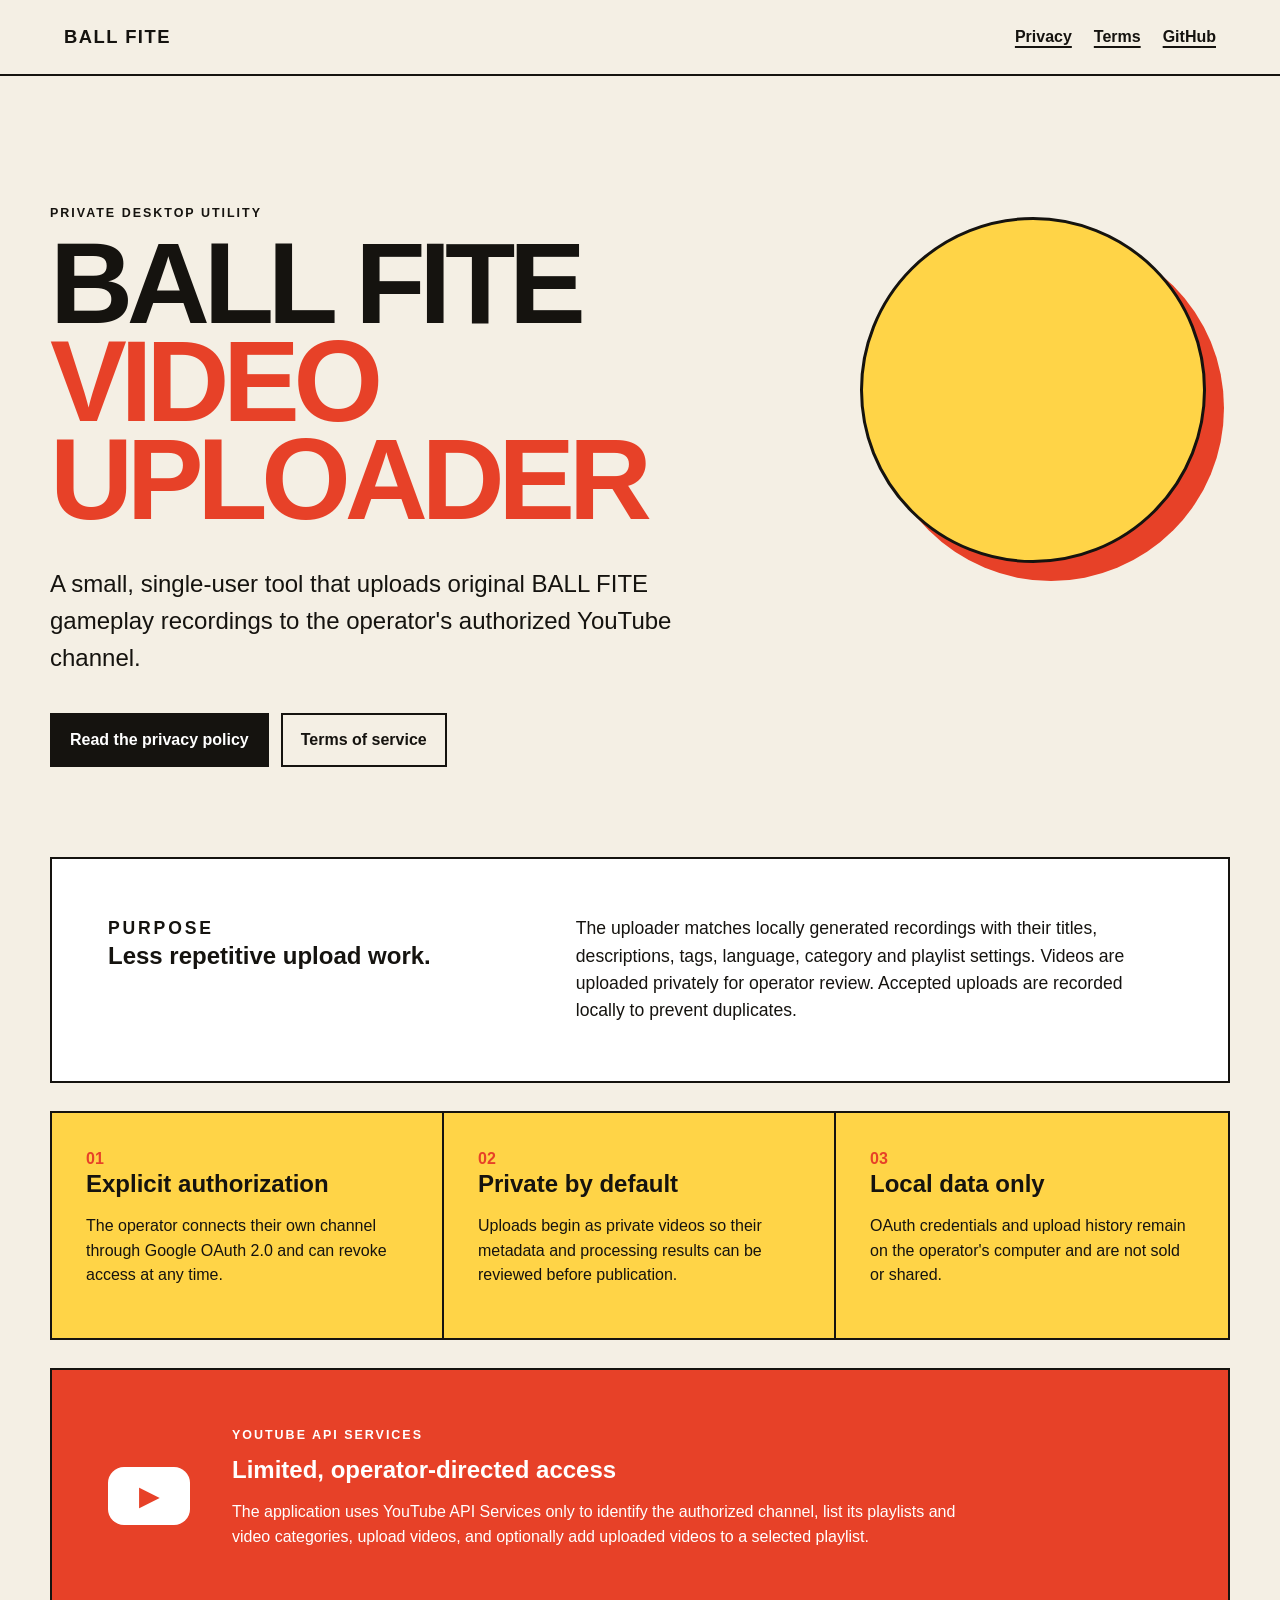
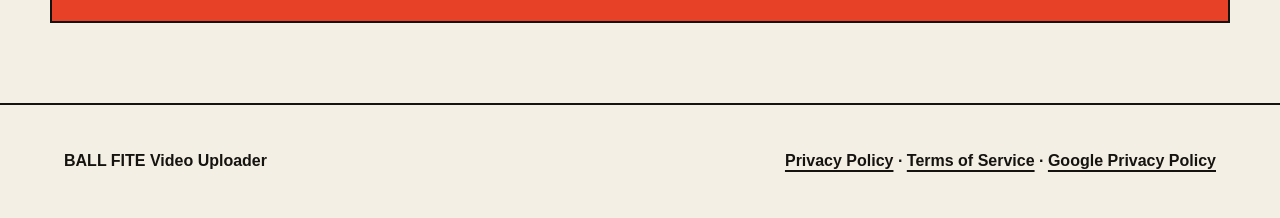
==== index.html @ 96cae881 "Publish BALL FITE uploader audit site" ====
<!doctype html>
<html lang="en">
<head>
  <meta charset="utf-8">
  <meta name="viewport" content="width=device-width, initial-scale=1">
  <meta name="description" content="BALL FITE Video Uploader is a private desktop tool for uploading original BALL FITE gameplay recordings to the operator's YouTube channel.">
  <title>BALL FITE Video Uploader</title>
  <link rel="stylesheet" href="styles.css">
</head>
<body>
  <header class="nav">
    <a class="brand" href="index.html">BALL FITE</a>
    <nav aria-label="Main navigation">
      <a href="privacy.html">Privacy</a>
      <a href="terms.html">Terms</a>
      <a href="https://github.com/chavaloart/circle-fight">GitHub</a>
    </nav>
  </header>

  <main>
    <section class="hero">
      <p class="eyebrow">PRIVATE DESKTOP UTILITY</p>
      <h1>BALL FITE<br><span>Video Uploader</span></h1>
      <p class="lede">A small, single-user tool that uploads original BALL FITE gameplay recordings to the operator's authorized YouTube channel.</p>
      <div class="actions">
        <a class="button" href="privacy.html">Read the privacy policy</a>
        <a class="button secondary" href="terms.html">Terms of service</a>
      </div>
    </section>

    <section class="panel" aria-labelledby="purpose">
      <div>
        <p class="eyebrow">PURPOSE</p>
        <h2 id="purpose">Less repetitive upload work.</h2>
      </div>
      <p>The uploader matches locally generated recordings with their titles, descriptions, tags, language, category and playlist settings. Videos are uploaded privately for operator review. Accepted uploads are recorded locally to prevent duplicates.</p>
    </section>

    <section class="cards" aria-label="Application features">
      <article>
        <span>01</span>
        <h2>Explicit authorization</h2>
        <p>The operator connects their own channel through Google OAuth 2.0 and can revoke access at any time.</p>
      </article>
      <article>
        <span>02</span>
        <h2>Private by default</h2>
        <p>Uploads begin as private videos so their metadata and processing results can be reviewed before publication.</p>
      </article>
      <article>
        <span>03</span>
        <h2>Local data only</h2>
        <p>OAuth credentials and upload history remain on the operator's computer and are not sold or shared.</p>
      </article>
    </section>

    <section class="api-note">
      <div class="play" aria-hidden="true">▶</div>
      <div>
        <p class="eyebrow">YOUTUBE API SERVICES</p>
        <h2>Limited, operator-directed access</h2>
        <p>The application uses YouTube API Services only to identify the authorized channel, list its playlists and video categories, upload videos, and optionally add uploaded videos to a selected playlist.</p>
      </div>
    </section>
  </main>

  <footer>
    <p>BALL FITE Video Uploader</p>
    <p><a href="privacy.html">Privacy Policy</a> · <a href="terms.html">Terms of Service</a> · <a href="https://policies.google.com/privacy">Google Privacy Policy</a></p>
  </footer>
</body>
</html>
---- styles.css ----
:root {
  --ink: #15130f;
  --paper: #f4efe4;
  --red: #e74128;
  --yellow: #ffd447;
  --line: rgba(21, 19, 15, .2);
}
* { box-sizing: border-box; }
html { color: var(--ink); background: var(--paper); font-family: Arial, Helvetica, sans-serif; line-height: 1.55; }
body { margin: 0; }
a { color: inherit; text-decoration-thickness: 2px; text-underline-offset: 4px; }
.nav { min-height: 76px; display: flex; align-items: center; justify-content: space-between; gap: 24px; padding: 18px clamp(20px, 5vw, 72px); border-bottom: 2px solid var(--ink); }
.brand { font-size: 1.15rem; font-weight: 900; letter-spacing: .08em; text-decoration: none; }
nav { display: flex; flex-wrap: wrap; gap: 22px; font-weight: 700; }
nav a[aria-current="page"] { color: var(--red); }
main { width: min(1180px, calc(100% - 40px)); margin: 0 auto; }
.hero { min-height: 600px; padding: clamp(70px, 10vw, 140px) 0 90px; position: relative; }
.hero::after { content: ""; position: absolute; right: 2%; top: 18%; width: min(30vw, 340px); aspect-ratio: 1; border: 3px solid var(--ink); border-radius: 50%; background: var(--yellow); box-shadow: 18px 18px 0 var(--red); z-index: -1; }
.eyebrow { margin: 0 0 12px; font-size: .78rem; font-weight: 900; letter-spacing: .16em; }
h1 { margin: 0; max-width: 850px; font-size: clamp(3.4rem, 9vw, 8rem); line-height: .85; letter-spacing: -.055em; text-transform: uppercase; }
h1 span { color: var(--red); }
.lede { max-width: 650px; margin: 36px 0; font-size: clamp(1.15rem, 2vw, 1.5rem); }
.actions { display: flex; flex-wrap: wrap; gap: 12px; }
.button { display: inline-block; padding: 13px 18px; color: white; background: var(--ink); border: 2px solid var(--ink); font-weight: 800; text-decoration: none; }
.button.secondary { color: var(--ink); background: transparent; }
.panel, .api-note { display: grid; grid-template-columns: 1fr 1.4fr; gap: 42px; padding: 56px; border: 2px solid var(--ink); background: white; }
.panel h2, .api-note h2, .cards h2, .legal h2 { margin: 0 0 12px; line-height: 1.1; }
.panel p { margin: 0; font-size: 1.1rem; }
.cards { display: grid; grid-template-columns: repeat(3, 1fr); gap: 0; margin: 28px 0; border: 2px solid var(--ink); background: var(--yellow); }
.cards article { padding: 34px; border-right: 2px solid var(--ink); }
.cards article:last-child { border-right: 0; }
.cards span { font-weight: 900; color: var(--red); }
.api-note { grid-template-columns: auto 1fr; align-items: center; margin-bottom: 80px; background: var(--red); color: white; }
.play { display: grid; place-items: center; width: 82px; height: 58px; border-radius: 16px; color: var(--red); background: white; font-size: 1.7rem; }
.api-note p { max-width: 760px; }
.legal { max-width: 820px; padding: 80px 0 110px; }
.legal h1 { margin-bottom: 40px; font-size: clamp(3rem, 8vw, 6.5rem); }
.legal h2 { margin-top: 42px; font-size: 1.45rem; }
.legal p, .legal li { font-size: 1.03rem; }
.legal .summary { padding: 24px; border-left: 6px solid var(--red); background: white; font-size: 1.18rem; }
code { padding: 2px 5px; background: white; border: 1px solid var(--line); }
footer { display: flex; justify-content: space-between; gap: 24px; padding: 28px clamp(20px, 5vw, 72px); border-top: 2px solid var(--ink); font-weight: 700; }
@media (max-width: 720px) {
  .hero::after { opacity: .3; width: 240px; }
  .panel, .api-note { grid-template-columns: 1fr; padding: 30px; }
  .cards { grid-template-columns: 1fr; }
  .cards article { border-right: 0; border-bottom: 2px solid var(--ink); }
  .cards article:last-child { border-bottom: 0; }
  footer { display: block; }
}
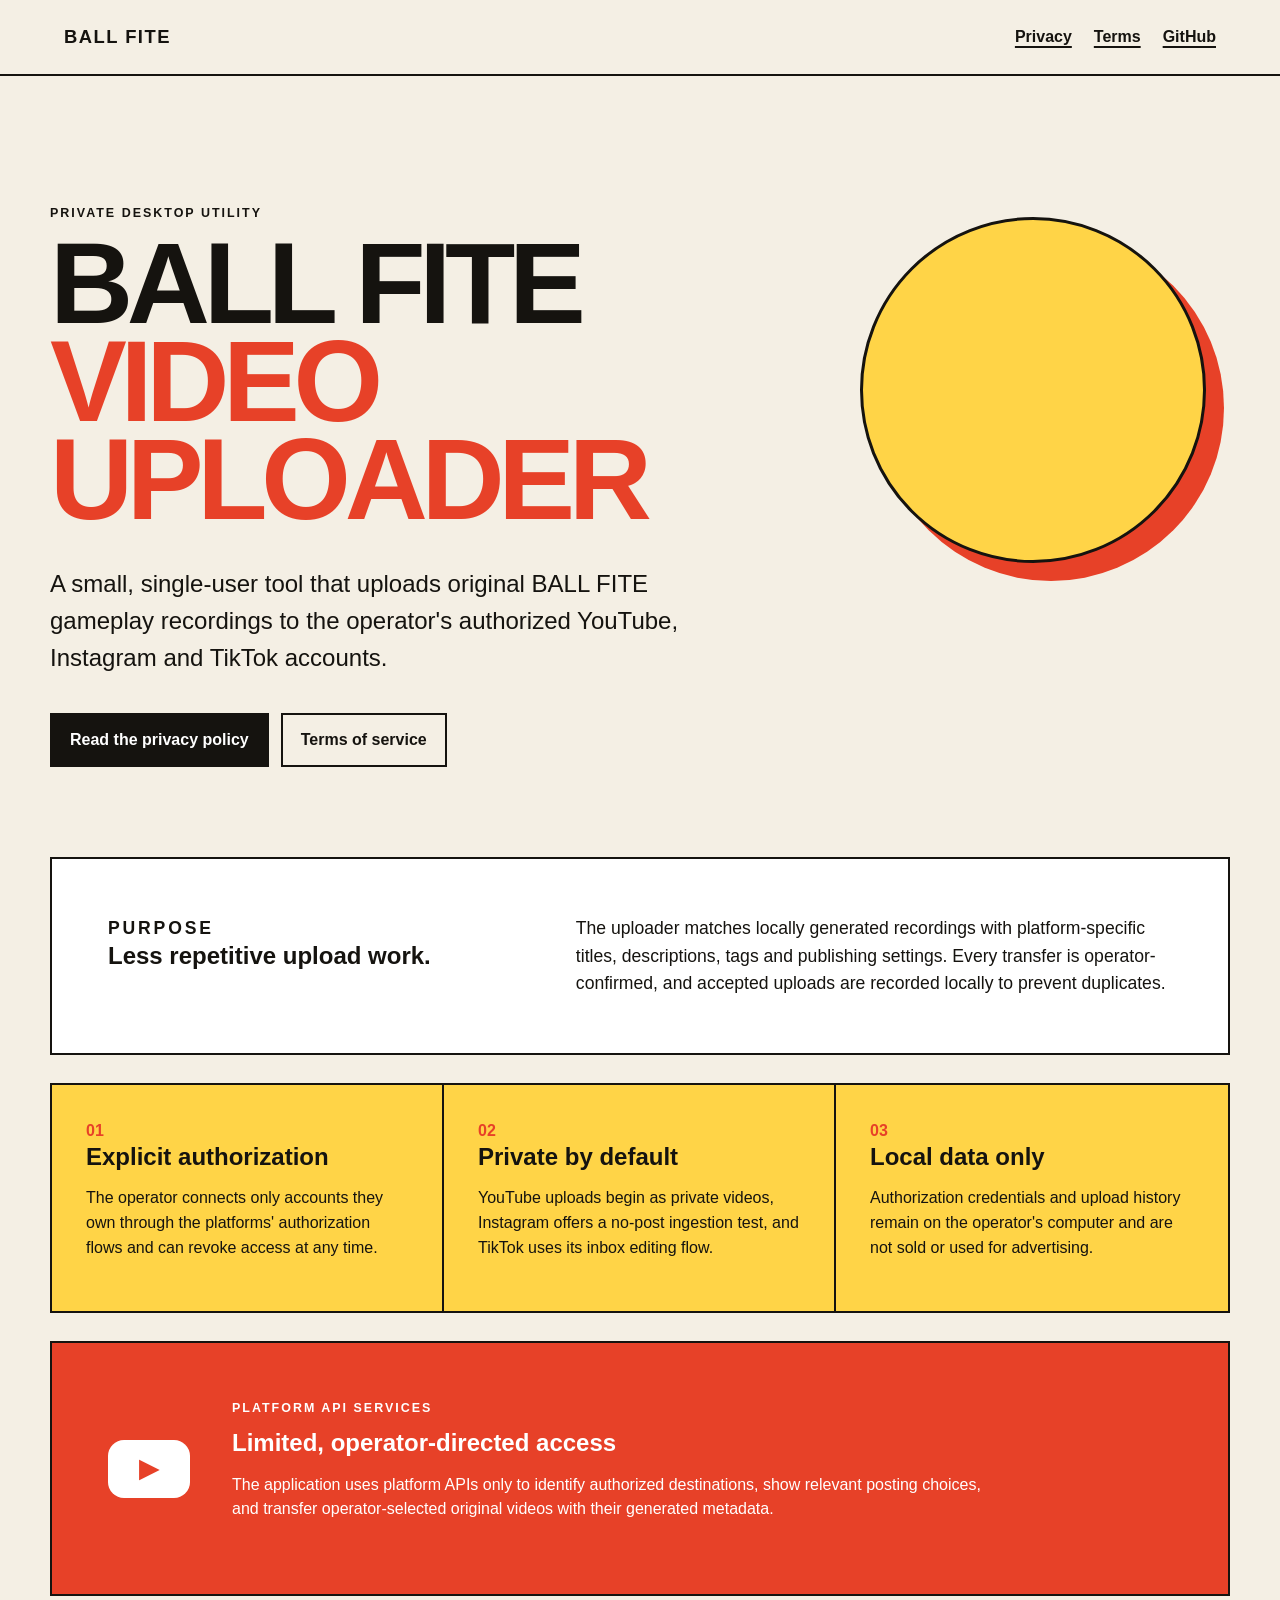
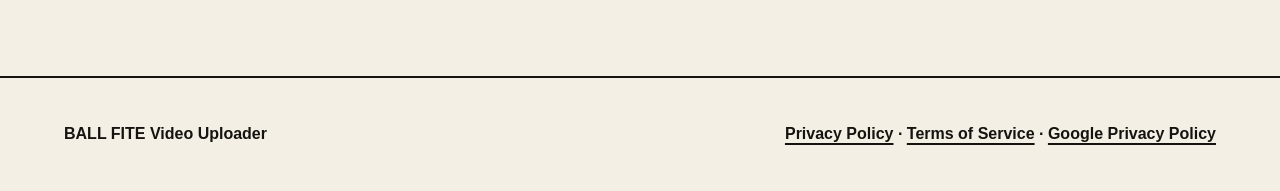
==== commit 7cab27a3: "Document Instagram and TikTok data use" ====
--- a/index.html
+++ b/index.html
@@ -3,7 +3,7 @@
 <head>
   <meta charset="utf-8">
   <meta name="viewport" content="width=device-width, initial-scale=1">
-  <meta name="description" content="BALL FITE Video Uploader is a private desktop tool for uploading original BALL FITE gameplay recordings to the operator's YouTube channel.">
+  <meta name="description" content="BALL FITE Video Uploader is a private desktop tool for uploading original gameplay recordings to authorized social video accounts.">
   <title>BALL FITE Video Uploader</title>
   <link rel="stylesheet" href="styles.css">
 </head>
@@ -21,7 +21,7 @@
     <section class="hero">
       <p class="eyebrow">PRIVATE DESKTOP UTILITY</p>
       <h1>BALL FITE<br><span>Video Uploader</span></h1>
-      <p class="lede">A small, single-user tool that uploads original BALL FITE gameplay recordings to the operator's authorized YouTube channel.</p>
+      <p class="lede">A small, single-user tool that uploads original BALL FITE gameplay recordings to the operator's authorized YouTube, Instagram and TikTok accounts.</p>
       <div class="actions">
         <a class="button" href="privacy.html">Read the privacy policy</a>
         <a class="button secondary" href="terms.html">Terms of service</a>
@@ -33,33 +33,33 @@
         <p class="eyebrow">PURPOSE</p>
         <h2 id="purpose">Less repetitive upload work.</h2>
       </div>
-      <p>The uploader matches locally generated recordings with their titles, descriptions, tags, language, category and playlist settings. Videos are uploaded privately for operator review. Accepted uploads are recorded locally to prevent duplicates.</p>
+      <p>The uploader matches locally generated recordings with platform-specific titles, descriptions, tags and publishing settings. Every transfer is operator-confirmed, and accepted uploads are recorded locally to prevent duplicates.</p>
     </section>
 
     <section class="cards" aria-label="Application features">
       <article>
         <span>01</span>
         <h2>Explicit authorization</h2>
-        <p>The operator connects their own channel through Google OAuth 2.0 and can revoke access at any time.</p>
+        <p>The operator connects only accounts they own through the platforms' authorization flows and can revoke access at any time.</p>
       </article>
       <article>
         <span>02</span>
         <h2>Private by default</h2>
-        <p>Uploads begin as private videos so their metadata and processing results can be reviewed before publication.</p>
+        <p>YouTube uploads begin as private videos, Instagram offers a no-post ingestion test, and TikTok uses its inbox editing flow.</p>
       </article>
       <article>
         <span>03</span>
         <h2>Local data only</h2>
-        <p>OAuth credentials and upload history remain on the operator's computer and are not sold or shared.</p>
+        <p>Authorization credentials and upload history remain on the operator's computer and are not sold or used for advertising.</p>
       </article>
     </section>
 
     <section class="api-note">
       <div class="play" aria-hidden="true">▶</div>
       <div>
-        <p class="eyebrow">YOUTUBE API SERVICES</p>
+        <p class="eyebrow">PLATFORM API SERVICES</p>
         <h2>Limited, operator-directed access</h2>
-        <p>The application uses YouTube API Services only to identify the authorized channel, list its playlists and video categories, upload videos, and optionally add uploaded videos to a selected playlist.</p>
+        <p>The application uses platform APIs only to identify authorized destinations, show relevant posting choices, and transfer operator-selected original videos with their generated metadata.</p>
       </div>
     </section>
   </main>
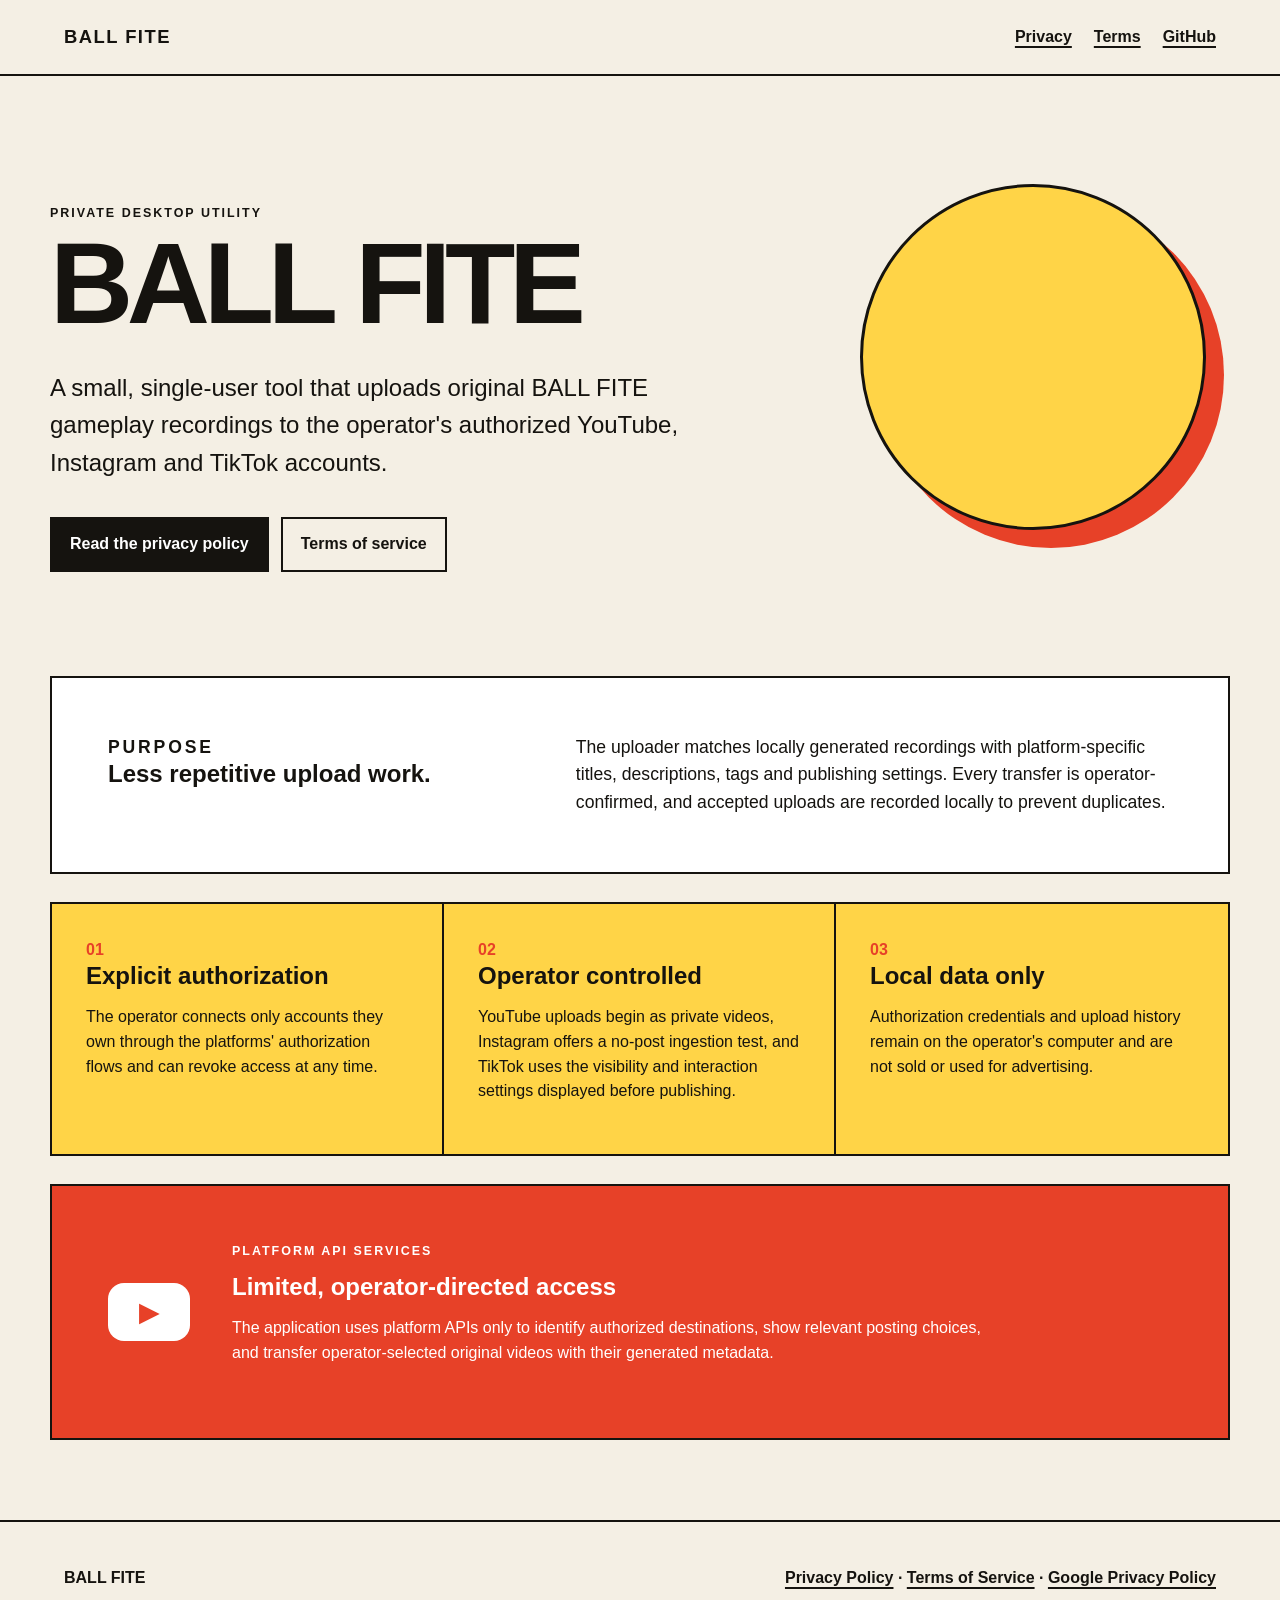
==== commit 95e4b614: "Match TikTok app branding to BALL FITE" ====
--- a/index.html
+++ b/index.html
@@ -3,8 +3,8 @@
 <head>
   <meta charset="utf-8">
   <meta name="viewport" content="width=device-width, initial-scale=1">
-  <meta name="description" content="BALL FITE Video Uploader is a private desktop tool for uploading original gameplay recordings to authorized social video accounts.">
-  <title>BALL FITE Video Uploader</title>
+  <meta name="description" content="BALL FITE is a private desktop tool for uploading original gameplay recordings to authorized social video accounts.">
+  <title>BALL FITE</title>
   <link rel="stylesheet" href="styles.css">
 </head>
 <body>
@@ -20,7 +20,7 @@
   <main>
     <section class="hero">
       <p class="eyebrow">PRIVATE DESKTOP UTILITY</p>
-      <h1>BALL FITE<br><span>Video Uploader</span></h1>
+      <h1>BALL FITE</h1>
       <p class="lede">A small, single-user tool that uploads original BALL FITE gameplay recordings to the operator's authorized YouTube, Instagram and TikTok accounts.</p>
       <div class="actions">
         <a class="button" href="privacy.html">Read the privacy policy</a>
@@ -44,8 +44,8 @@
       </article>
       <article>
         <span>02</span>
-        <h2>Private by default</h2>
-        <p>YouTube uploads begin as private videos, Instagram offers a no-post ingestion test, and TikTok uses its inbox editing flow.</p>
+        <h2>Operator controlled</h2>
+        <p>YouTube uploads begin as private videos, Instagram offers a no-post ingestion test, and TikTok uses the visibility and interaction settings displayed before publishing.</p>
       </article>
       <article>
         <span>03</span>
@@ -65,7 +65,7 @@
   </main>
 
   <footer>
-    <p>BALL FITE Video Uploader</p>
+    <p>BALL FITE</p>
     <p><a href="privacy.html">Privacy Policy</a> · <a href="terms.html">Terms of Service</a> · <a href="https://policies.google.com/privacy">Google Privacy Policy</a></p>
   </footer>
 </body>
